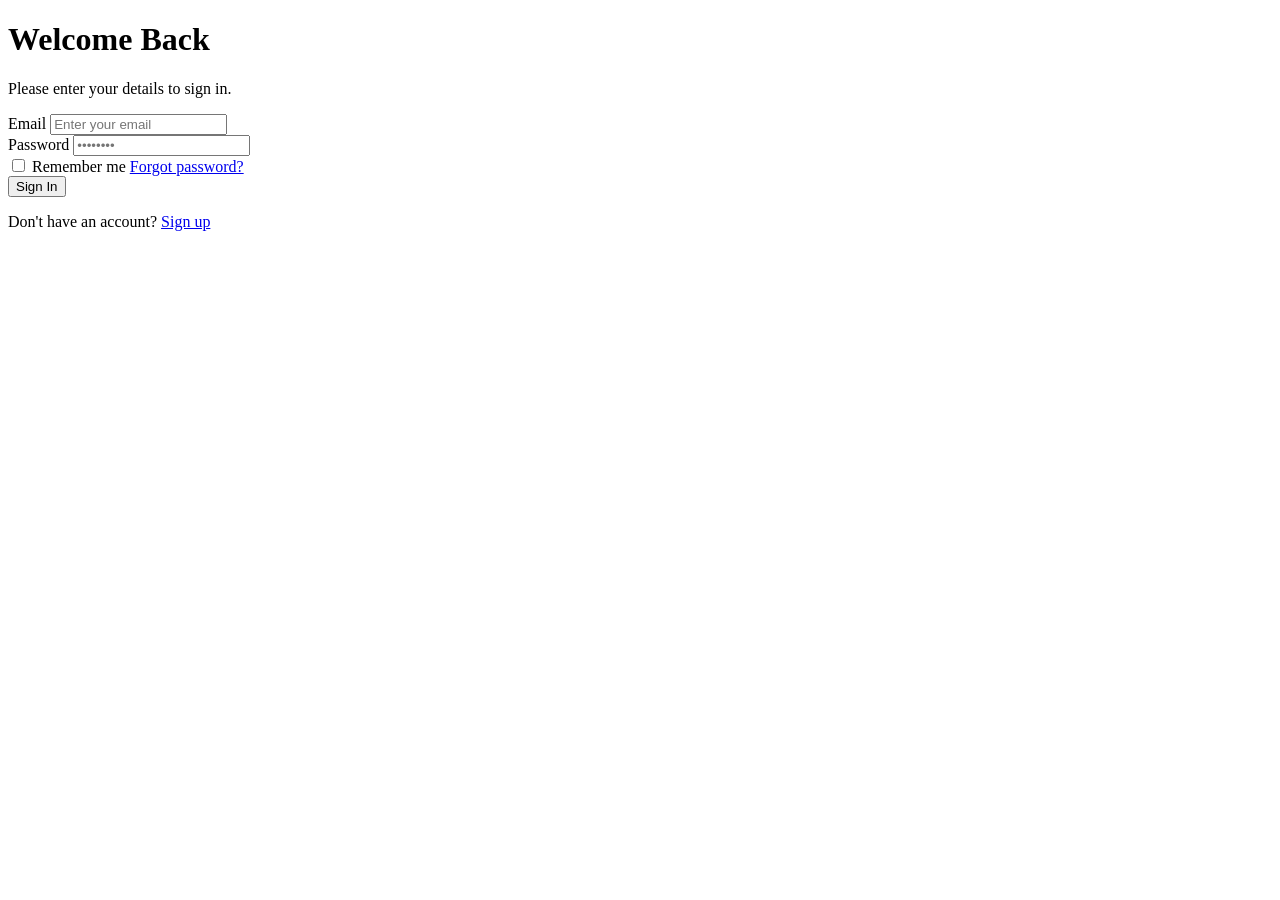
==== index.html @ 89c98a07 "create index" ====
<!doctype html>
<html lang="en">
  <head>
    <meta charset="UTF-8" />
    <meta name="viewport" content="width=device-width, initial-scale=1.0" />
    <title>Welcome Back</title>
    <!-- Google Fonts for modern typography -->
    <link rel="preconnect" href="https://fonts.googleapis.com" />
    <link rel="preconnect" href="https://fonts.gstatic.com" crossorigin />
    <link
      href="https://fonts.googleapis.com/css2?family=Inter:wght@400;500;600;700&display=swap"
      rel="stylesheet"
    />
    <link rel="stylesheet" href="style.css" />
  </head>
  <body>
    <!-- Decorative background elements -->
    <div class="bg-shape shape-1"></div>
    <div class="bg-shape shape-2"></div>
    <div class="bg-shape shape-3"></div>

    <div class="login-container">
      <div class="login-header">
        <h1>Welcome Back</h1>
        <p>Please enter your details to sign in.</p>
      </div>

      <form class="login-form">
        <div class="input-group">
          <label for="email">Email</label>
          <input
            type="email"
            id="email"
            placeholder="Enter your email"
            required
          />
        </div>

        <div class="input-group">
          <label for="password">Password</label>
          <input
            type="password"
            id="password"
            placeholder="••••••••"
            required
          />
        </div>

        <div class="form-actions">
          <label class="checkbox-container">
            <input type="checkbox" id="remember" />
            <span class="checkmark"></span>
            Remember me
          </label>
          <a href="#" class="forgot-password">Forgot password?</a>
        </div>

        <button type="submit" class="sign-in-btn">Sign In</button>
      </form>

      <p class="sign-up-text">Don't have an account? <a href="#">Sign up</a></p>
    </div>
  </body>
</html>
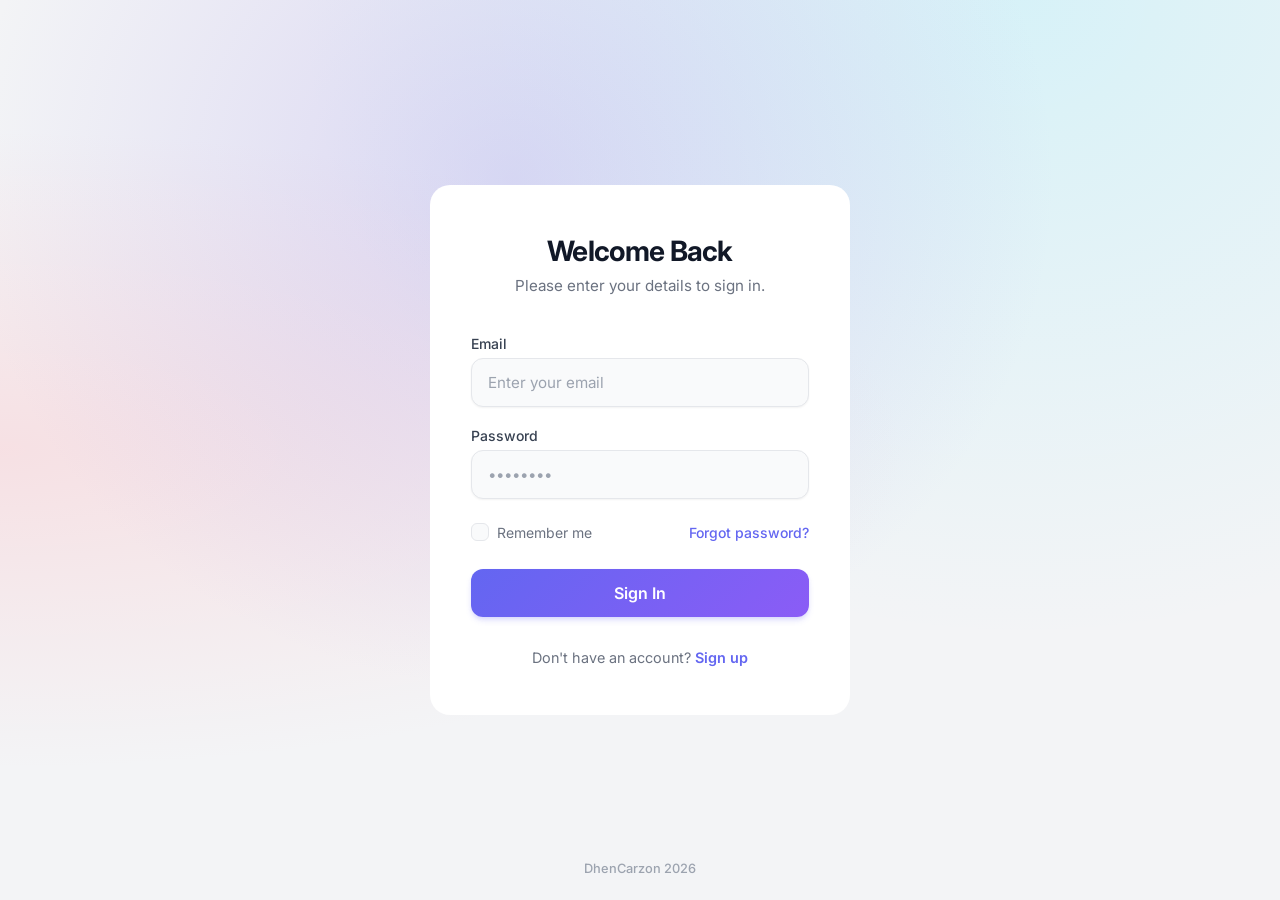
==== commit bdbd0793: "updated index.html" ====
--- a/index.html
+++ b/index.html
@@ -58,7 +58,11 @@
         <button type="submit" class="sign-in-btn">Sign In</button>
       </form>
 
-      <p class="sign-up-text">Don't have an account? <a href="#">Sign up</a></p>
+      <p class="sign-up-text">Don't have an account? <a href="register.html">Sign up</a></p>
     </div>
+
+    <footer class="page-footer">
+        <p>DhenCarzon 2026</p>
+    </footer>
   </body>
 </html>
--- a/style.css
+++ b/style.css
@@ -0,0 +1,317 @@
+/* ===== CSS Reset & Variables ===== */
+* {
+    margin: 0;
+    padding: 0;
+    box-sizing: border-box;
+}
+
+:root {
+    --bg-color: #f3f4f6; /* Soft gray background */
+    --card-bg: #ffffff;
+    --text-main: #1f2937; /* Very dark gray */
+    --text-muted: #6b7280; /* Medium gray */
+    --border-light: #e5e7eb;
+    --border-focus: #6366f1; /* Indigo brand color */
+    
+    /* Gradients for buttons */
+    --btn-bg-start: #6366f1;
+    --btn-bg-end: #8b5cf6;
+    --btn-text: #ffffff;
+
+    /* Shadows */
+    --shadow-sm: 0 1px 2px 0 rgba(0, 0, 0, 0.05);
+    --shadow-md: 0 10px 15px -3px rgba(0, 0, 0, 0.1), 0 4px 6px -2px rgba(0, 0, 0, 0.05);
+    --shadow-lg: 0 20px 25px -5px rgba(0, 0, 0, 0.1), 0 10px 10px -5px rgba(0, 0, 0, 0.04);
+}
+
+/* ===== Global Styles ===== */
+body {
+    font-family: 'Inter', sans-serif;
+    min-height: 100vh;
+    display: flex;
+    align-items: center;
+    justify-content: center;
+    background-color: var(--bg-color);
+    background-image: 
+        radial-gradient(at 40% 20%, hsla(250,70%,75%,0.3) 0px, transparent 50%),
+        radial-gradient(at 80% 0%, hsla(189,100%,70%,0.2) 0px, transparent 50%),
+        radial-gradient(at 0% 50%, hsla(355,100%,85%,0.3) 0px, transparent 50%);
+    background-attachment: fixed;
+    color: var(--text-main);
+    padding: 1.5rem;
+}
+
+/* ===== Hide Original Glassmorphism Backgrounds ===== */
+.bg-shape {
+    display: none;
+}
+
+/* ===== Container ===== */
+.login-container {
+    background: var(--card-bg);
+    border-radius: 1.25rem;
+    padding: 3rem 2.5rem;
+    width: 100%;
+    max-width: 420px;
+    box-shadow: var(--shadow-xl);
+    border: 1px solid rgba(255, 255, 255, 0.5);
+    /* Subtle bounce-in animation */
+    animation: bounceIn 0.8s cubic-bezier(0.16, 1, 0.3, 1) forwards;
+    opacity: 0;
+    transform: translateY(20px);
+}
+
+@keyframes bounceIn {
+    0% {
+        opacity: 0;
+        transform: translateY(30px) scale(0.95);
+    }
+    100% {
+        opacity: 1;
+        transform: translateY(0) scale(1);
+    }
+}
+
+/* ===== Header Section ===== */
+.login-header {
+    margin-bottom: 2.5rem;
+    text-align: center;
+}
+
+.login-header h1 {
+    font-size: 1.75rem;
+    font-weight: 700;
+    margin-bottom: 0.5rem;
+    letter-spacing: -0.025em;
+    color: #111827;
+}
+
+.login-header p {
+    color: var(--text-muted);
+    font-size: 0.95rem;
+}
+
+/* ===== Form Structure ===== */
+.login-form {
+    display: flex;
+    flex-direction: column;
+    gap: 1.25rem;
+}
+
+.input-group {
+    display: flex;
+    flex-direction: column;
+    gap: 0.4rem;
+}
+
+.input-group label {
+    font-size: 0.875rem;
+    font-weight: 500;
+    color: #374151;
+}
+
+.input-group input {
+    background: #f9fafb;
+    border: 1px solid var(--border-light);
+    border-radius: 0.75rem;
+    padding: 0.875rem 1rem;
+    color: var(--text-main);
+    font-size: 0.95rem;
+    font-family: inherit;
+    transition: all 0.25s ease;
+    outline: none;
+    box-shadow: var(--shadow-sm);
+}
+
+.input-group input::placeholder {
+    color: #9ca3af;
+}
+
+.input-group input:hover {
+    border-color: #d1d5db;
+}
+
+.input-group input:focus {
+    background: #ffffff;
+    border-color: var(--border-focus);
+    box-shadow: 0 0 0 4px rgba(99, 102, 241, 0.15);
+}
+
+/* ===== Form Actions ===== */
+.form-actions {
+    display: flex;
+    justify-content: space-between;
+    align-items: center;
+    font-size: 0.875rem;
+    margin-top: 0.25rem;
+}
+
+/* Custom Checkbox */
+.checkbox-container {
+    display: flex;
+    align-items: center;
+    gap: 0.5rem;
+    cursor: pointer;
+    user-select: none;
+    color: var(--text-muted);
+}
+
+.checkbox-container input {
+    position: absolute;
+    opacity: 0;
+    cursor: pointer;
+    height: 0;
+    width: 0;
+}
+
+.checkmark {
+    height: 18px;
+    width: 18px;
+    background-color: #f9fafb;
+    border: 1px solid var(--border-light);
+    border-radius: 0.375rem;
+    position: relative;
+    transition: all 0.2s ease;
+}
+
+.checkbox-container:hover input ~ .checkmark {
+    border-color: #d1d5db;
+}
+
+.checkbox-container input:focus-visible ~ .checkmark {
+    box-shadow: 0 0 0 2px rgba(99, 102, 241, 0.4);
+}
+
+.checkbox-container input:checked ~ .checkmark {
+    background-color: var(--border-focus);
+    border-color: var(--border-focus);
+}
+
+.checkmark:after {
+    content: "";
+    position: absolute;
+    display: none;
+    left: 5px;
+    top: 2px;
+    width: 4px;
+    height: 8px;
+    border: solid white;
+    border-width: 0 2px 2px 0;
+    transform: rotate(45deg);
+}
+
+.checkbox-container input:checked ~ .checkmark:after {
+    display: block;
+    animation: checkmark 0.2s ease-in-out forwards;
+}
+
+@keyframes checkmark {
+    0% { transform: scale(0) rotate(45deg); }
+    100% { transform: scale(1) rotate(45deg); }
+}
+
+.forgot-password {
+    color: var(--border-focus);
+    text-decoration: none;
+    font-weight: 500;
+    transition: color 0.2s;
+}
+
+.forgot-password:hover {
+    color: var(--btn-bg-end);
+    text-decoration: underline;
+}
+
+/* ===== Buttons ===== */
+.sign-in-btn {
+    background: linear-gradient(135deg, var(--btn-bg-start), var(--btn-bg-end));
+    color: var(--btn-text);
+    border: none;
+    border-radius: 0.75rem;
+    padding: 0.875rem;
+    font-size: 1rem;
+    font-weight: 600;
+    cursor: pointer;
+    transition: all 0.3s ease;
+    font-family: inherit;
+    margin-top: 0.5rem;
+    box-shadow: 0 4px 6px -1px rgba(99, 102, 241, 0.2), 0 2px 4px -1px rgba(99, 102, 241, 0.1);
+    position: relative;
+    overflow: hidden;
+}
+
+.sign-in-btn::after {
+    content: '';
+    position: absolute;
+    top: 0;
+    left: 0;
+    width: 100%;
+    height: 100%;
+    background: linear-gradient(135deg, rgba(255,255,255,0.2) 0%, transparent 100%);
+    opacity: 0;
+    transition: opacity 0.3s ease;
+}
+
+.sign-in-btn:hover {
+    transform: translateY(-2px);
+    box-shadow: 0 10px 15px -3px rgba(99, 102, 241, 0.3), 0 4px 6px -2px rgba(99, 102, 241, 0.15);
+}
+
+.sign-in-btn:hover::after {
+    opacity: 1;
+}
+
+.sign-in-btn:active {
+    transform: translateY(0);
+    box-shadow: 0 4px 6px -1px rgba(99, 102, 241, 0.2);
+}
+
+/* ===== Sign Up Text Bottom ===== */
+.sign-up-text {
+    text-align: center;
+    margin-top: 2rem;
+    font-size: 0.9rem;
+    color: var(--text-muted);
+}
+
+.sign-up-text a {
+    color: var(--border-focus);
+    font-weight: 600;
+    text-decoration: none;
+    transition: all 0.2s ease;
+}
+
+.sign-up-text a:hover {
+    color: var(--btn-bg-end);
+    text-decoration: underline;
+}
+
+/* ===== Footer ===== */
+.page-footer {
+    position: absolute;
+    bottom: 1.5rem;
+    left: 0;
+    width: 100%;
+    text-align: center;
+    color: #9ca3af;
+    font-size: 0.8rem;
+    font-weight: 500;
+}
+
+/* ===== Responsive Design ===== */
+@media (max-width: 480px) {
+    body {
+        padding: 1rem;
+    }
+    
+    .login-container {
+        padding: 2.5rem 1.5rem;
+        border-radius: 1rem;
+    }
+
+    .form-actions {
+        flex-direction: column;
+        align-items: flex-start;
+        gap: 1rem;
+    }
+}
